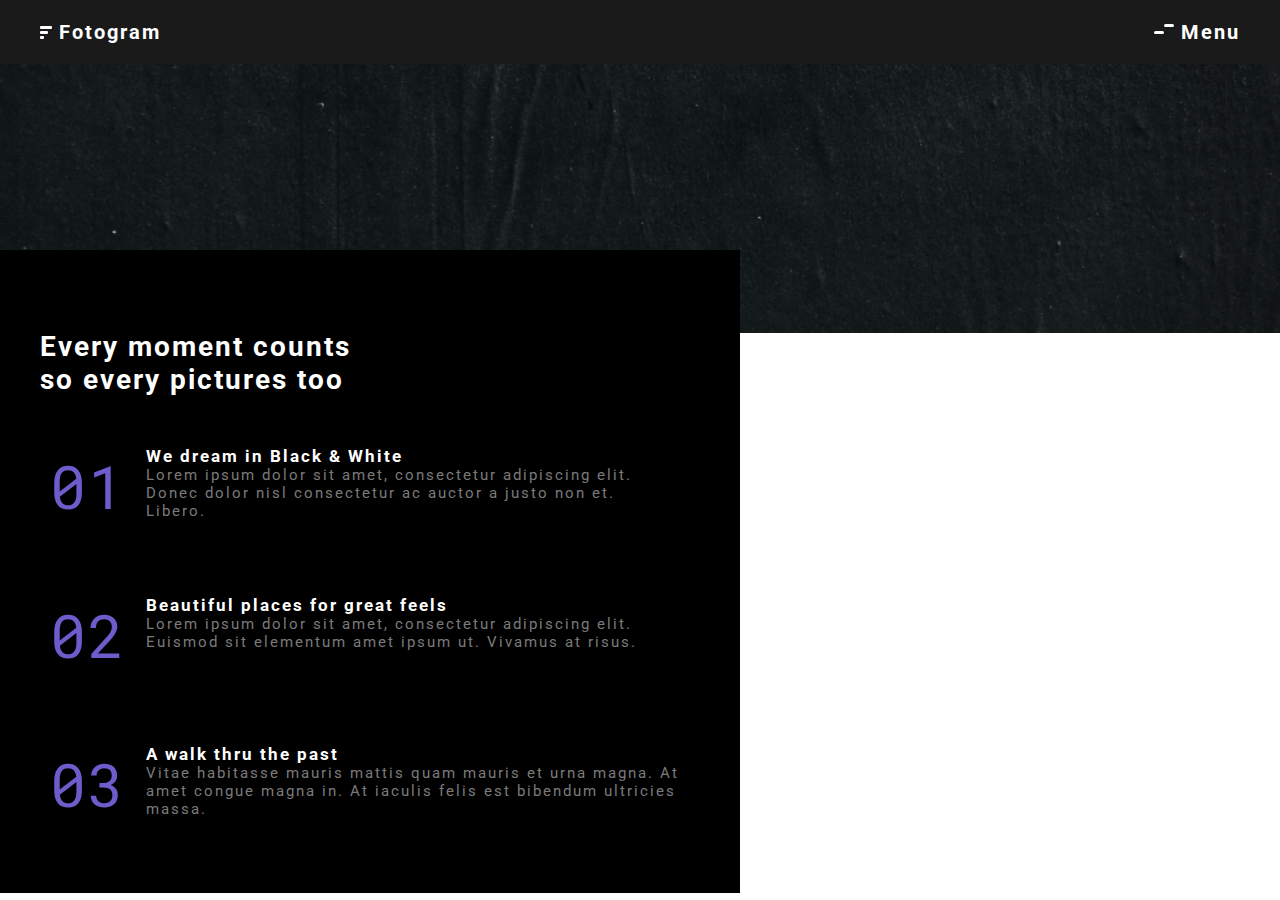
==== collections.html @ 058f36b2 "add:collection section, styled half" ====
<!DOCTYPE html>
<html lang="en">
  <head>
    <meta charset="UTF-8" />
    <meta http-equiv="X-UA-Compatible" content="IE=edge" />
    <meta name="viewport" content="width=device-width, initial-scale=1.0" />
    <title>Collections | 00011347</title>
    <link rel="stylesheet" href="./style/style.css" />
    <link rel="stylesheet" href="./style/hamburger.css" />
    <style>
      /* Fonts from google fonts (hope it is not considered as library)*/
      @import url("https://fonts.googleapis.com/css2?family=Monoton&family=Poppins:wght@600&family=Roboto+Mono:wght@700&family=Roboto:wght@500&family=Space+Grotesk:wght@700&display=swap");
    </style>
  </head>
  <body>
    <!-- Navbar -->
    <header class="nav-out">
      <div class="container-full">
        <nav id="navbar">
          <h3>
            <a href="./index.html"
              ><img src="./assets/SVG/logo-icon.svg" alt="logo_icon" />
              Fotogram</a
            >
          </h3>
          <div class="ham">
            <nav class="nav-ham">
              <ul class="nav-menu">
                <li class="nav-item">
                  <a href="./mission.html" class="nav-link">Our Mission</a>
                </li>
                <li class="nav-item">
                  <a href="./collections.html" class="nav-link">Collections</a>
                </li>
                <li class="nav-item">
                  <a href="#" class="nav-link">Partners</a>
                </li>
                <li class="nav-item">
                  <a href="./order.html" class="nav-link current">Order Now!</a>
                </li>
              </ul>
              <h3 class="hamburger">
                <img
                  src="./assets/SVG/hamburger-menu.svg"
                  alt="hamburger_menu"
                />
                Menu
              </h3>
            </nav>
          </div>
        </nav>
      </div>
    </header>
    <!-- Manifesto -->
    <main>
      <div id="manifesto">
        <div class="bg-manifesto">
          <p class="uppercase violet">photo-ideology</p>
          <h3>Our Manifesto</h3>
        </div>

        <div id="moment">
          <h4 class="moment_main_title">
            Every moment counts <br />
            so every pictures too
          </h4>

          <div class="num_moment">
            <div class="num violet">01</div>
            <div class="moment_title">
              <h5>We dream in Black & White</h5>
              <p>
                Lorem ipsum dolor sit amet, consectetur adipiscing elit. Donec
                dolor nisl consectetur ac auctor a justo non et. Libero.
              </p>
            </div>
          </div>

          <div class="num_moment">
            <div class="num violet">02</div>
            <div class="moment_title">
              <h5>Beautiful places for great feels</h5>
              <p>
                Lorem ipsum dolor sit amet, consectetur adipiscing elit. Euismod
                sit elementum amet ipsum ut. Vivamus at risus.
              </p>
            </div>
          </div>

          <div class="num_moment">
            <div class="num violet">03</div>
            <div class="moment_title">
              <h5>A walk thru the past</h5>
              <p>
                Vitae habitasse mauris mattis quam mauris et urna magna. At amet
                congue magna in. At iaculis felis est bibendum ultricies massa.
              </p>
            </div>
          </div>
        </div>
      </div>
      <h1 class="rr">hello</h1>
    </main>

    <script src="./hamburger.js"></script>
    <script src="./index.js"></script>
  </body>
</html>
---- style/style.css ----
* {
  margin: 0;
  padding: 0;
  box-sizing: border-box;
}
html {
  scroll-behavior: smooth;
  font-size: 62.5%;
}
@media only screen and (max-width: 75em) {
  html {
    font-size: 56.25%;
    /*9px */
  }
}
@media only screen and (max-width: 56.25em) {
  html {
    font-size: 50%;
  }
}

.container-full {
  max-width: 144rem;
  margin: auto;
  position: relative;
  overflow: auto;
}
.container {
  max-width: 122rem;
  margin: auto;
  overflow: auto;
  padding: 0 1.5rem;
}
/* font-family: 'Monoton', cursive;
font-family: 'Poppins', sans-serif;
font-family: 'Roboto', sans-serif;
*/
body {
  font-size: 1.6rem;
  font-family: "Roboto", sans-serif;
  letter-spacing: 0.2rem;
}
a {
  text-decoration: none;
  color: #fff;
}
li {
  list-style: none;
}
.uppercase {
  text-transform: uppercase;
}
.btn {
  padding: 0.75rem 1.8rem;
  border: 1px solid #54595f;
  border-radius: 3rem;
  background-color: #fff;
  color: #000;
}
.btn-violet {
  background-color: #6c5ccc;
  color: #fff;
  border: 1px solid #7a7a7a;
  border-radius: 3rem;
  padding: 0.9rem 5rem;
  cursor: pointer;
}
/* for navbar in all sections, excluding Home section */
.nav-out {
  height: 0vh;
}
.width {
  width: 100%;
}
/* Header: ---------------------- */
header {
  background: #1a1a1a;
  height: 100vh;
  position: relative;
}
#navbar {
  padding: 2rem 4rem;
  font-size: 1.7rem;
  color: #fff;
  display: flex;
  justify-content: space-between;
  position: fixed;
  max-width: 192rem;
  margin: auto;
  top: 0;
  left: 0;
  right: 0;
  z-index: 1;
  background: #1a1a1a;
}
#navbar h3 a {
  font-size: 2rem;
}
/* Mission section ------------------*/
#mission {
  padding: 22rem 0 10rem 0;
}
.mission-header {
  height: 100vh;
}
.upper-flex {
  display: flex;
  justify-content: space-between;
}
#mission {
  background-color: #fff;
}
.violet,
.violet a {
  font-size: 1.3rem;
  font-family: "Poppins", sans-serif;
  color: #6c5ccc;
}
.mission-big {
  flex: 1.5;
  display: flex;
  justify-content: center;
  flex-direction: column;
}
.mission-big h3 {
  font-size: 3.5rem;
}
.mission-small {
  flex: 1;
}
.mission-small p {
  font-size: 1.8rem;
  padding: 1rem 0 7rem 0;
  line-height: 1.4;
}

#trio {
  display: flex;
  justify-content: space-between;
  align-items: center;
  text-align: center;
  padding: 10rem 0 15rem 0;
}
#trio img {
  width: 24%;
  height: 24%;
}
.collections img {
  padding-bottom: 3rem;
  /* width:30%; */
}
.card {
  padding: 0 2rem;
}
#trio h4 {
  padding-bottom: 2rem;
  font-size: 2.2rem;
  font-family: "Space Grotesk", sans-serif;
}
#trio p {
  font-size: 1.5rem;
}

/* Portfolio images */
.portfolio {
  display: flex;
  justify-content: center;
  color: #fff;
  background-color: #fafafa;
  min-width: 100%;
  min-height: 60%;
  margin: 0 auto;
}
.img_title {
  position: relative;
}
.portfolio .title {
  position: absolute;
  bottom: 10rem;
  left: 10rem;
}
.portfolio .title p {
  font-size: 1.3rem;
  font-family: "Space Grotesk", sans-serif;
  margin-bottom: 1rem;
}
.portfolio .title h4 {
  font-size: 3.2rem;
}
/* Order section -------------------- */
#order {
  height: 80rem;
  background: #1a1a1a;
  color: #fff;
}
.order_description {
  display: flex;
  justify-content: space-between;
  align-items: center;
  padding: 19rem 0;
}
.start_font {
  text-decoration: underline;
}
.start_order h2 {
  font-size: 6.4rem;
  padding: 2rem 0 4rem 0;
}
.start_order p {
  color: #7a7a7a;
}
.apply_now {
  padding: 1.2rem 2.4rem;
  border: solid #6c5ccc 1px;
  border-radius: 3rem;
}

/* Add transition to hover */
.apply_now:hover {
  color: #6c5ccc;
  transition: color 2s ease-out;
}

/* Pricing (order section)*/
#order-process {
  background-color: #fafafa;
  padding: 2rem 0 10rem 0;
}
.pricing {
  padding: 10rem 0 4.8rem 0;
}
#order-process h3 {
  font-size: 3.8rem;
}

#order-process .packages {
  display: flex;
  justify-content: space-between;
}
.package {
  background: #fff;
  border: 1px solid #7a7a7a;
  border-radius: 1rem;
  padding: 5rem;
  position: relative;
}
.package h5 {
  font-size: 2.2rem;
}
.package h2 {
  color: #7a7a7a;
}
.package #dollar {
  font-size: 7rem;
  color: #000;
}
.package ul li {
  list-style-type: disc;
  line-height: 2.9rem;
}
.package ul {
  padding: 2.5rem 0.5rem 9rem 0.5rem;
}
.choose {
  font-family: "Roboto", sans-serif;
  position: absolute;
  bottom: 0;
  text-align: center;
  padding: 0.9rem 5rem;
  margin: 1.5rem 2.5rem 4rem 2.5rem;
  border: 1px solid #7a7a7a;
  border-radius: 3rem;
  background: #fff;
  cursor: pointer;
}
.middle_btn {
  text-align: center;
  margin-left: 3.6rem;
}

.package .star {
  width: 2rem;
}

/* Forms */
.forms {
  padding: 5rem 0px;
}
.form {
  border: 1px #54595f solid;
  border-radius: 1rem;
  padding: 1.5rem;
  margin: 1.2rem 0;
}
.form label {
  display: block;
}
.form input {
  border: none;
  width: 100%;
  padding: 0.5rem 0;
  margin: 0.5rem 0;
  border-radius: 0.5rem;
}
.optional {
  font-size: 1.1rem;
}

.preference_add .pref-left {
  height: 100%;
}
#empty {
  overflow: auto;
}
.hidden {
  display: none;
}
.visible {
  display: block;
}
.add_p {
  display: block;
}
#details_img {
  display: flex;
  justify-content: space-between;
  padding-top: 18rem;
}
.details {
  flex: 2;
  width: 60rem;
}

.stock_order {
  flex: 1;
  margin-left: 2rem;
  width: 45%;
  height: 45%;
  border-radius: 2rem;
  box-shadow: blue 0px 0px 0px 2px inset, rgb(255, 255, 255) 10px -10px 0px -3px,
    rgb(47, 79, 79) 10px -10px, rgb(255, 255, 255) 20px -20px 0px -3px,
    rgb(108, 92, 204) 20px -20px, rgb(255, 255, 255) 30px -30px 0px -3px,
    rgb(112, 128, 144) 30px -30px, rgb(255, 255, 255) 40px -40px 0px -3px,
    rgb(192, 192, 192) 40px -40px;
}
/* Collections section ----------------------------- */
#manifesto {
  position: relative;
  height: 90vh;
}
#manifesto .bg-manifesto {
  height: 33.3rem;
  width: 210rem;
  margin: 0 auto;
  background: url("../assets/wall.jpg") center center no-repeat;
  background-size: 210rem;
  text-align: right;
  padding: 14.5rem 40rem;
}
#manifesto .bg-manifesto h3 {
  font-size: 38px;
  font-family: "Space Grotesk", sans-serif;
  color: #fff;
}
#manifesto .bg-manifesto p {
  font-size: 1.3rem;
}
/* Card on left: Every Moment counts ...  */
#moment {
  position: absolute;
  background: #000;
  top: 25rem;
  color: #fff;
  width: 74rem;
  padding: 8rem 4rem 2rem 4rem;
}
.moment_main_title {
  font-size: 2.8rem;
  padding-bottom: 3rem;
}
.num_moment {
  display: flex;
  margin-bottom: 3rem;
  padding: 20px 10px;
}
.moment_title {
  padding: 0 1rem 0 2rem;
}
.moment_title h5 {
  font-size: 1.7rem;
}
.moment_title p {
  font-size: 1.5rem;
  color: #7a7a7a;
}
.num {
  font-size: 6rem;
  font-family: "Roboto Mono", monospace;
}

/* Collections */
.rr {
  text-align: center;
}

@media only screen and (max-width: 1850px) {
  .portfolio {
    display: none;
  }
}
@media only screen and (max-width: 1240px) {
  .order_description {
    display: block;
    padding: 0 10rem;
    overflow: visible;
  }
  .start_order {
    padding: 12rem 0;
  }
  .apply_now {
    margin: 2rem 0;
  }
}
@media only screen and (max-width: 830px) {
  .package {
    padding: 2rem;
    width: 40rem;
    margin: 2rem auto;
  }
  #order-process .packages {
    display: block;
  }
  #details_img {
    display: block;
  }
  .stock_order {
    margin-left: 10rem;
    width: 60%;
  }
}
@media only screen and (max-width: 720px) {
  .upper-flex {
    display: block;
  }
  #mission {
    padding: 10rem 0;
  }
  .mission-small {
    padding-top: 5rem;
  }
  #trio {
    padding-top: 0;
  }
}
@media only screen and (max-width: 630px) {
  .start_order h2 {
    font-size: 5rem;
  }
  p,
  h2,
  h3,
  h4 {
    font-size: 80%;
  }
  #order {
    height: 60rem;
  }
  .width {
    width: 80%;
    margin-left: 3rem;
  }
  .entry {
    margin-left: 3rem;
  }
  #order_process .container {
    max-width: 1rem;
  }
}
@media only screen and (max-width: 570px) {
  .start_order h2 {
    font-size: 3.5rem;
  }
  .package #dollar {
    font-size: 4rem;
  }
  .order_description {
    padding: 0 4rem;
  }
  #trio {
    display: block;
  }
  .width {
    width: 50%;
  }
}
@media only screen and (max-width: 430px) {
  .package {
    padding: 2rem;
    width: 30rem;
    margin: 2rem auto;
  }
}
---- style/hamburger.css ----
html{
  font-size: 62.5%;
}
.nav-ham {
  display: flex;
  justify-content: space-between;
  align-items: center;
}
.hamburger {
  display: none;
}

.nav-menu {
  display: flex;
  justify-content: space-between;
  align-items: center;
}

.nav-item {
  margin-left: 8rem;
}

.nav-link {
  font-size: 2.56rem;
  font-weight: 400;
  color: #fff;
}
.current{
  color: #6c5ccc;
}

.nav-link:hover {
  color: #6c5ccc;
  border-bottom: #6c5ccc solid 1px;
}

.nav-logo {
  font-size: 33.6rem;
  font-weight: 500;
  color: #482ff7;
}
.nav-menu {
  position: fixed;
  left: -100%;
  top: 8rem;
  flex-direction: column;
  background-color: #303030;
  width: 100%;
  border-radius: 10px;
  text-align: center;
  transition: 0.3s;
  box-shadow: 0 1rem 2.7rem rgba(0, 0, 0, 0.05);
}

.nav-menu.active {
  left: 0;
}

.nav-item {
  margin: 4.5rem 0;
}

.hamburger {
  display: block;
  cursor: pointer;
}
.hamburger.active .bar:nth-child(2) {
  opacity: 0;
}

.hamburger.active .bar:nth-child(1) {
  transform: translateY(0.8rem) rotate(45deg);
}

.hamburger.active .bar:nth-child(3) {
  transform: translateY(-0.8rem) rotate(-45deg);
}
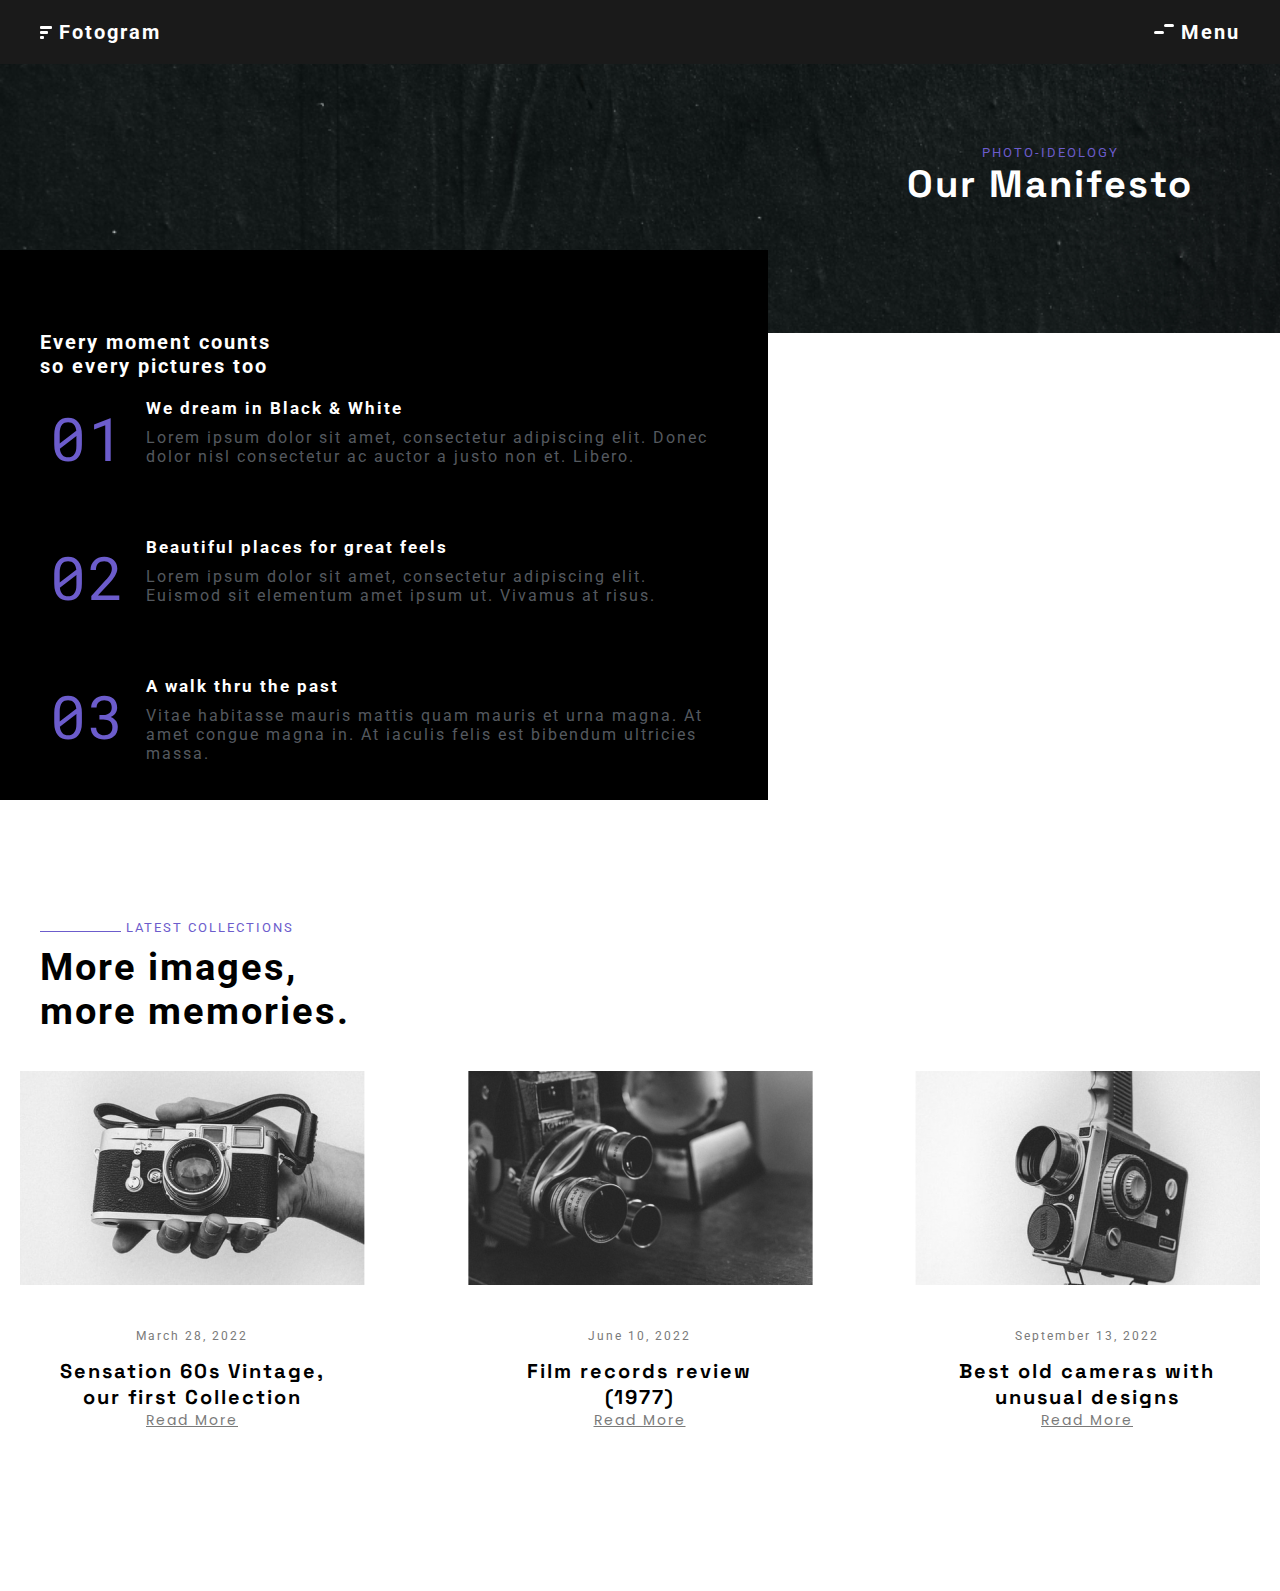
==== commit 11c8a86d: "Collection section responsiveness is done" ====
--- a/collections.html
+++ b/collections.html
@@ -55,7 +55,7 @@
     <main>
       <div id="manifesto">
         <div class="bg-manifesto">
-          <p class="uppercase violet">photo-ideology</p>
+          <p class="uppercase violet-titles">photo-ideology</p>
           <h3>Our Manifesto</h3>
         </div>
 
@@ -99,10 +99,47 @@
           </div>
         </div>
       </div>
-      <h1 class="rr">hello</h1>
     </main>
 
+    <section id="collections" class="container-full">
+      <div class="top_title_collections">
+        <p class="violet-titles uppercase">
+          <img src="./assets/mission_line.png" alt="violet line" /> Latest
+          collections
+        </p>
+        <h4>More images,<br />more memories.</h4>
+      </div>
+
+      <div class="actual_collections">
+        <div class="collection_each">
+          <img src="./assets/60s.jpg" alt="camera photo" />
+          <div class="inside_img">
+            <p class="date">March 28, 2022</p>
+            <h5>Sensation 60s Vintage, our first Collection</h5>
+            <a href="#" class="read_collections">Read More</a>
+          </div>
+        </div>
+
+        <div class="collection_each">
+          <img src="./assets/1977review.jpg" alt="camera photo" />
+          <div class="inside_img">
+            <p class="date">June 10, 2022</p>
+            <h5>Film records review (1977)</h5>
+            <a href="#" class="read_collections">Read More</a>
+          </div>
+        </div>
+
+        <div class="collection_each">
+          <img src="./assets/unusualdesign.jpg" alt="camera photo" />
+          <div class="inside_img">
+            <p class="date">September 13, 2022</p>
+            <h5>Best old cameras with unusual designs</h5>
+            <a href="#" class="read_collections">Read More</a>
+          </div>
+        </div>
+      </div>
+    </section>
+
     <script src="./hamburger.js"></script>
-    <script src="./index.js"></script>
   </body>
 </html>
--- a/style/style.css
+++ b/style/style.css
@@ -343,10 +343,13 @@
     rgb(112, 128, 144) 30px -30px, rgb(255, 255, 255) 40px -40px 0px -3px,
     rgb(192, 192, 192) 40px -40px;
 }
-/* Collections section ----------------------------- */
+
+/* Collections section ------------------------------------- */
 #manifesto {
   position: relative;
-  height: 90vh;
+  height: 90rem;
+  max-width: 192rem;
+  margin: 0 auto;
 }
 #manifesto .bg-manifesto {
   height: 33.3rem;
@@ -371,7 +374,7 @@
   background: #000;
   top: 25rem;
   color: #fff;
-  width: 74rem;
+  width: 45%;
   padding: 8rem 4rem 2rem 4rem;
 }
 .moment_main_title {
@@ -390,8 +393,12 @@
   font-size: 1.7rem;
 }
 .moment_title p {
+  padding-top: 1rem;
+  color: #54595f;
+}
+.violet-titles {
   font-size: 1.5rem;
-  color: #7a7a7a;
+  color: #6c5ccc;
 }
 .num {
   font-size: 6rem;
@@ -399,13 +406,87 @@
 }
 
 /* Collections */
-.rr {
+#collections {
+  padding: 12rem 0;
+}
+.actual_collections {
+  display: flex;
+  justify-content: space-between;
+}
+.top_title_collections {
+  padding-bottom: 3.8rem;
+}
+.top_title_collections .violet-titles {
+  font-size: 1.3rem;
+}
+.top_title_collections h4 {
+  padding-top: 1rem;
+  font-size: 3.8rem;
+}
+.collection_each h5 {
+  font-size: 2rem;
+  font-family: "Space Grotesk", sans-serif;
+}
+.collection_each {
+  margin-right: 3rem;
   text-align: center;
 }
-
+.date {
+  color: #7a7a7a;
+  font-size: 1.2rem;
+  padding-bottom: 1.5rem;
+}
+.inside_img {
+  padding: 4rem 3rem;
+  width: 34.4rem;
+}
+.read_collections {
+  font-family: "Poppins", sans-serif;
+  font-size: 1.4rem;
+  color: #7a7a7a;
+  text-decoration: underline;
+}
 @media only screen and (max-width: 1850px) {
   .portfolio {
     display: none;
+  }
+  #manifesto {
+    overflow: hidden;
+  }
+  #manifesto .bg-manifesto {
+    text-align: center;
+  }
+  #collections {
+    overflow: hidden;
+  }
+}
+@media only screen and (max-width: 1585px) {
+  #moment {
+    width: 60%;
+  }
+}
+@media only screen and (max-width: 1495px) {
+  .collection_each {
+    margin-right: 0;
+    padding: 0 2rem;
+  }
+  .top_title_collections {
+    padding-left: 4rem;
+  }
+}
+@media only screen and (max-width: 1425px) {
+  #manifesto .bg-manifesto {
+    text-align: center;
+  }
+  #manifesto {
+    height: 80rem;
+  }
+  .moment_main_title {
+    font-size: 2rem;
+    padding: 0;
+  }
+  .num_moment {
+    margin-bottom: 2rem;
   }
 }
 @media only screen and (max-width: 1240px) {
@@ -420,6 +501,42 @@
   .apply_now {
     margin: 2rem 0;
   }
+  #manifesto .bg-manifesto {
+    text-align: left;
+    padding-left: 60%;
+  }
+  @media only screen and (max-width: 1146px) {
+    .actual_collections {
+      justify-content: center;
+    }
+    .collection_each {
+      margin: 0;
+      padding: 0;
+    }
+  }
+}
+@media only screen and (max-width: 1020px) {
+  #moment {
+    position: relative;
+    top: 0;
+    width: 100%;
+  }
+  #manifesto {
+    height: 100rem;
+  }
+  .actual_collections {
+    display: block;
+  }
+  .collection_each {
+    padding: 0;
+    margin: 0;
+  }
+  .inside_img {
+    margin: 0;
+    margin: 0 auto;
+    padding-top: 0.5rem;
+    padding-bottom: 6rem;
+  }
 }
 @media only screen and (max-width: 830px) {
   .package {
@@ -437,6 +554,9 @@
     margin-left: 10rem;
     width: 60%;
   }
+  #collections {
+    padding: 3rem 0;
+  }
 }
 @media only screen and (max-width: 720px) {
   .upper-flex {
@@ -450,6 +570,10 @@
   }
   #trio {
     padding-top: 0;
+  }
+  #manifesto .bg-manifesto {
+    padding: 0;
+    padding: 14rem;
   }
 }
 @media only screen and (max-width: 630px) {
@@ -492,6 +616,21 @@
   .width {
     width: 50%;
   }
+  .num {
+    font-size: 4rem;
+  }
+  #moment {
+    padding: 5rem 2rem;
+  }
+  .top_title_collections h4 {
+    font-size: 3rem;
+  }
+  .top_title_collections .violet-titles {
+    font-size: 1rem;
+  }
+  #collections {
+    padding: 1.9rem 0;
+  }
 }
 @media only screen and (max-width: 430px) {
   .package {
@@ -499,4 +638,10 @@
     width: 30rem;
     margin: 2rem auto;
   }
-}
+  #manifesto .bg-manifesto {
+    padding: 12rem 0 2rem 5rem;
+  }
+  #collections {
+    padding-bottom: 0;
+  }
+}
